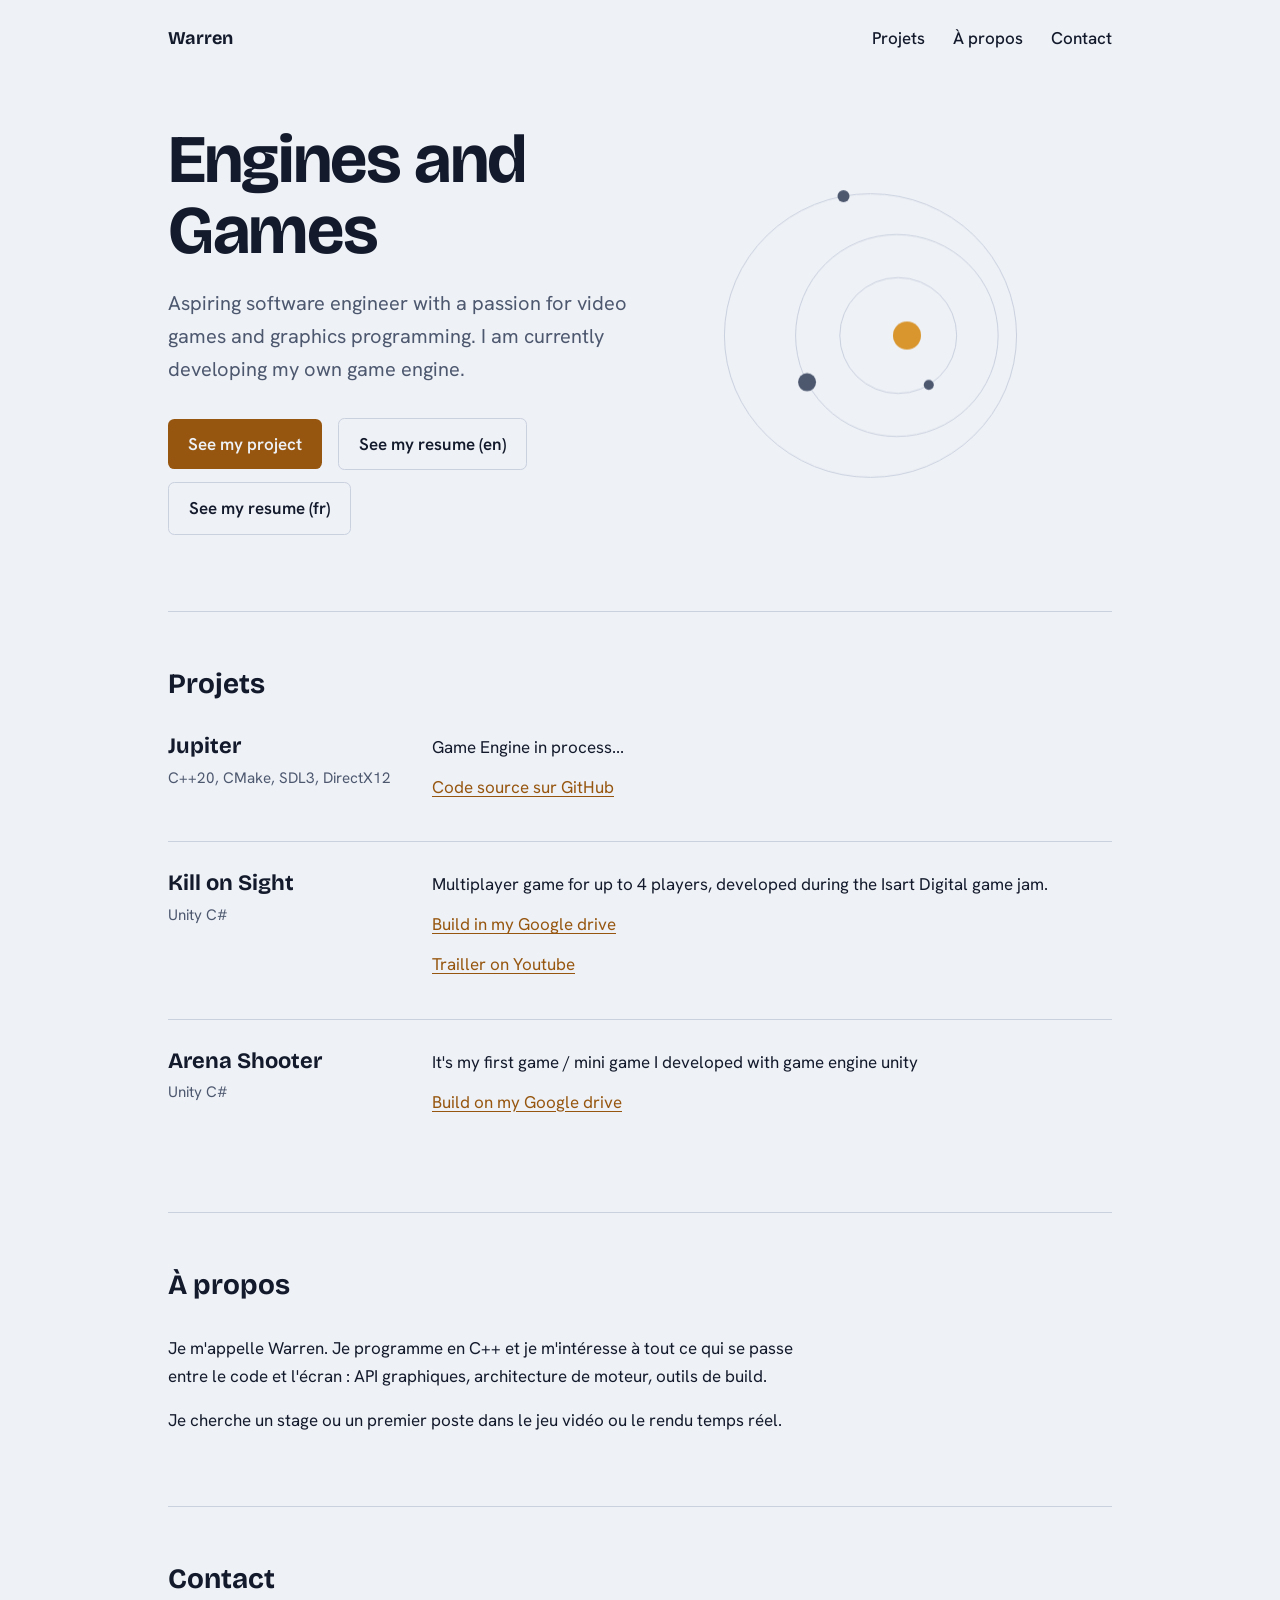
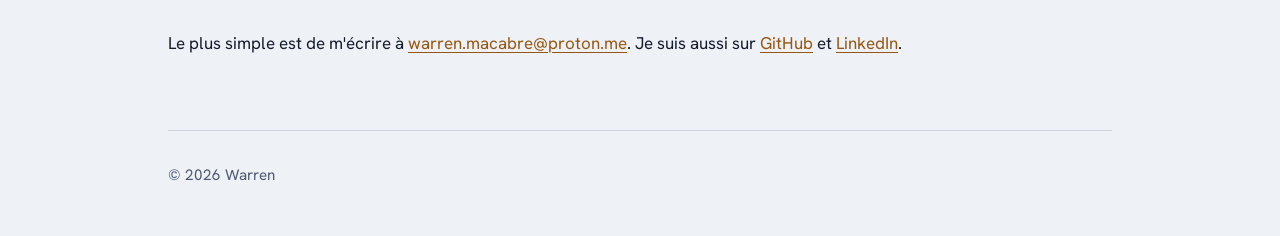
==== index.html @ 3dbf769a "[Init] Commit" ====
<!DOCTYPE html>
<html lang="fr">
<head>
<meta charset="utf-8">
<meta name="viewport" content="width=device-width, initial-scale=1">
<title>Warren – Programmeur moteur de jeu et rendu temps réel</title>
<meta name="description" content="Portfolio de Warren : moteur de jeu en C++20, rendu DirectX 12, bibliothèques maths.">
<link rel="preconnect" href="https://fonts.googleapis.com">
<link rel="preconnect" href="https://fonts.gstatic.com" crossorigin>
<link href="https://fonts.googleapis.com/css2?family=Bricolage+Grotesque:opsz,wght@12..96,500;12..96,700&family=Hanken+Grotesk:wght@400;500;600&display=swap" rel="stylesheet">
<style>
:root{
  --bg:#eef1f6; --ink:#131a2b; --muted:#4d586f; --line:#c9d0de; --accent:#96560f; --sun:#d9962f;
  --display:"Bricolage Grotesque","Segoe UI",system-ui,sans-serif;
  --body:"Hanken Grotesk","Segoe UI",system-ui,sans-serif;
}
@media (prefers-color-scheme:dark){
  :root{--bg:#0f1626; --ink:#e8ebf2; --muted:#9aa5bd; --line:#26314a; --accent:#e6a84f; --sun:#e6a84f;}
}
*{box-sizing:border-box}
html{scroll-behavior:smooth}
body{margin:0;background:var(--bg);color:var(--ink);font:400 1.0625rem/1.65 var(--body)}
a{color:var(--accent);text-underline-offset:.2em}
a:focus-visible{outline:2px solid var(--accent);outline-offset:3px;border-radius:2px}
.wrap{max-width:62rem;margin:0 auto;padding:0 1.5rem}
header.top{display:flex;justify-content:space-between;align-items:center;padding:1.5rem 0}
header.top strong{font:700 1.125rem var(--display)}
nav a{margin-left:1.5rem;color:var(--ink);text-decoration:none;font-weight:500}
nav a:hover{color:var(--accent)}

.hero{display:grid;grid-template-columns:1.1fr .9fr;gap:2rem;align-items:center;padding:3rem 0 4rem}
h1{font:700 clamp(2.5rem,6vw,4.25rem)/1.05 var(--display);letter-spacing:-.02em;margin:0 0 1.25rem}
.lead{font-size:1.25rem;color:var(--muted);max-width:32rem;margin:0 0 2rem}
.btns a{display:inline-block;padding:.7rem 1.25rem;border-radius:.4rem;font-weight:600;text-decoration:none;margin:0 .75rem .75rem 0}
.btn-main{background:var(--accent);color:var(--bg)}
.btn-alt{border:1.5px solid var(--line);color:var(--ink)}
.btn-alt:hover{border-color:var(--accent)}
canvas{width:100%;aspect-ratio:1;display:block}

section{padding:3.5rem 0;border-top:1px solid var(--line)}
h2{font:700 1.75rem/1.2 var(--display);margin:0 0 2rem}
.project{display:grid;grid-template-columns:14rem 1fr;gap:1rem 2.5rem;padding:1.75rem 0;border-top:1px solid var(--line)}
.project:first-of-type{border-top:0;padding-top:0}
.project h3{font:700 1.375rem var(--display);margin:0}
.project .stack{color:var(--muted);font-size:.95rem;margin:.4rem 0 0}
.project p{margin:0 0 .75rem;max-width:40rem}
.about p{max-width:40rem;margin:0 0 1rem}
footer{padding:2rem 0 3rem;color:var(--muted);font-size:.95rem;border-top:1px solid var(--line)}

@media (max-width:760px){
  .hero{grid-template-columns:1fr}
  canvas{max-width:22rem;margin:0 auto}
  .project{grid-template-columns:1fr}
  nav a:first-child{margin-left:0}
}
</style>
</head>
<body>
<div class="wrap">
  <header class="top">
    <strong>Warren</strong>
    <nav aria-label="Navigation principale">
      <a href="#projets">Projets</a>
      <a href="#apropos">À propos</a>
      <a href="#contact">Contact</a>
    </nav>
  </header>

  <main>
    <div class="hero">
      <div>
        <h1>Engines and Games</h1>
        <p class="lead">Aspiring software engineer with a passion for video games and graphics programming. I am currently developing my own game engine.</p>
        <div class="btns">
          <a class="btn-main" href="#projets">See my project</a>
          <a class="btn-alt" href="cv/Macabre_GP3_CV2026_Anglais.pdf" target="_blank">See my resume (en)</a>
          <a class="btn-alt" href="#">See my resume (fr)</a>
        </div>
      </div>
      <canvas id="sky" role="img" aria-label="Animation de trois planètes en orbite autour d'un soleil"></canvas>
    </div>

    <section id="projets">
      <h2>Projets</h2>

      <article class="project">
        <div>
          <h3>Jupiter</h3>
          <p class="stack">C++20, CMake, SDL3, DirectX12</p>
        </div>
        <div>
          <p>Game Engine in process...</p>
          <p><a href="https://github.com/Playm0r3/Jupiter" target="_blank">Code source sur GitHub</a></p>
        </div>
      </article>

      <article class="project">
        <div>
          <h3>Kill on Sight</h3>
          <p class="stack">Unity C#</p>
        </div>
        <div>
          <p>Multiplayer game for up to 4 players, developed during the Isart Digital game jam. </p>
          <p><a href="https://drive.google.com/drive/folders/180yadXczhEwx3LHX4qFETirEkvmAB6Fo?usp=sharing">Build in my Google drive</a></p>
          <p><a href="https://youtu.be/s_zyhgkpU8M?si=geEPRQkjmHolrkCE" target="_blank">Trailler on Youtube</a><p>
        </div>
      </article>

      <article class="project">
        <div>
          <h3>Arena Shooter</h3>
          <p class="stack">Unity C#</p>
        </div>
        <div>
          <p>It's my first game / mini game I developed with game engine unity</p>
          <p><a href="https://drive.google.com/drive/folders/180yadXczhEwx3LHX4qFETirEkvmAB6Fo?usp=sharing" target="_blank">Build on my Google drive</a></p>
        </div>
      </article>
    </section>

    <section id="apropos" class="about">
      <h2>À propos</h2>
      <p>Je m'appelle Warren. Je programme en C++ et je m'intéresse à tout ce qui se passe entre le code et l'écran : API graphiques, architecture de moteur, outils de build.</p>
      <p>Je cherche un stage ou un premier poste dans le jeu vidéo ou le rendu temps réel.</p>
    </section>

    <section id="contact">
      <h2>Contact</h2>
      <p>Le plus simple est de m'écrire à <a href="mailto:ton@email.com">warren.macabre@proton.me</a>. Je suis aussi sur <a href="https://github.com/Playm0r3" target="_blank">GitHub</a> et <a href="https://www.google.com/url?sa=t&rct=j&q=&esrc=s&source=web&cd=&cad=rja&uact=8&ved=2ahUKEwjev7W-66CXAxUPNvsDHQX3JQ8QFnoECCcQAQ&url=https%3A%2F%2Ffr.linkedin.com%2Fin%2Fwarren-macabre-a0b4943a6&usg=AOvVaw19TlB0_dnXqwSnnbXAbqO5&opi=89978449" target="_blank">LinkedIn</a>.</p>
    </section>
  </main>

  <footer>© <span id="year">2026</span> Warren</footer>
</div>

<script>
document.getElementById('year').textContent = new Date().getFullYear();

(function () {
  const c = document.getElementById('sky'), g = c.getContext('2d');
  const still = matchMedia('(prefers-reduced-motion: reduce)').matches;
  const bodies = [
    { a: .30, e: .15, s: 1.0, r: 5,  p: 0 },
    { a: .52, e: .10, s: .55, r: 9,  p: 2.1 },
    { a: .75, e: .25, s: .32, r: 6,  p: 4.2 }
  ];
  let size = 0, dpr = 1;

  function resize() {
    dpr = window.devicePixelRatio || 1;
    size = c.clientWidth;
    c.width = c.height = Math.round(size * dpr);
  }

  function draw(t) {
    const css = getComputedStyle(document.documentElement);
    const ink = css.getPropertyValue('--muted').trim();
    const line = css.getPropertyValue('--line').trim();
    const sun = css.getPropertyValue('--sun').trim();
    const cx = size / 2, cy = size / 2, R = size / 2 * .95;
    g.setTransform(dpr, 0, 0, dpr, 0, 0);
    g.clearRect(0, 0, size, size);
    g.lineWidth = 1;

    for (const b of bodies) {
      const a = b.a * R, bb = a * Math.sqrt(1 - b.e * b.e), f = a * b.e;
      g.strokeStyle = line;
      g.beginPath();
      g.ellipse(cx - f, cy, a, bb, 0, 0, Math.PI * 2);
      g.stroke();
      const ang = t * b.s + b.p;
      g.fillStyle = ink;
      g.beginPath();
      g.arc(cx - f + a * Math.cos(ang), cy + bb * Math.sin(ang), b.r, 0, Math.PI * 2);
      g.fill();
    }
    g.fillStyle = sun;
    g.beginPath();
    g.arc(cx, cy, 14, 0, Math.PI * 2);
    g.fill();
  }

  function loop(ms) { draw(ms / 1000 * .6); requestAnimationFrame(loop); }

  resize();
  addEventListener('resize', () => { resize(); if (still) draw(1); });
  if (still) draw(1); else requestAnimationFrame(loop);
})();
</script>
</body>
</html>
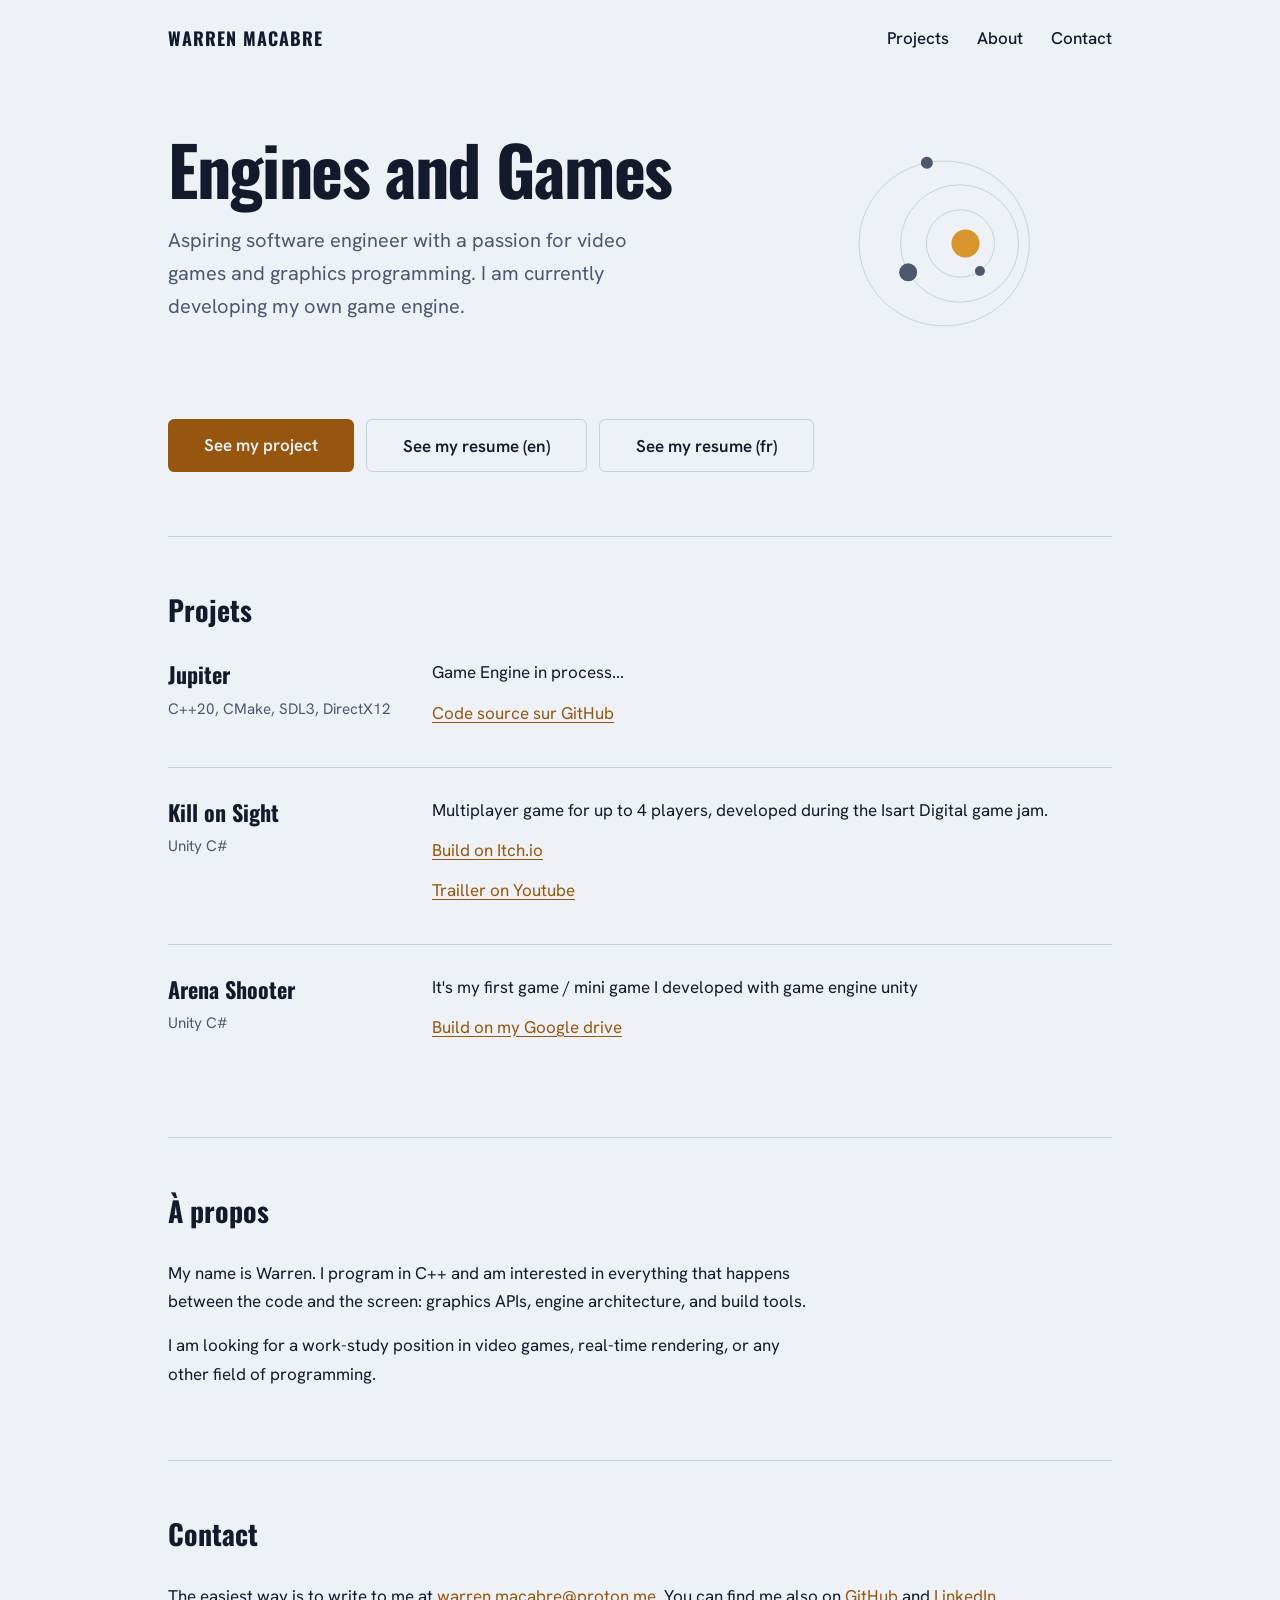
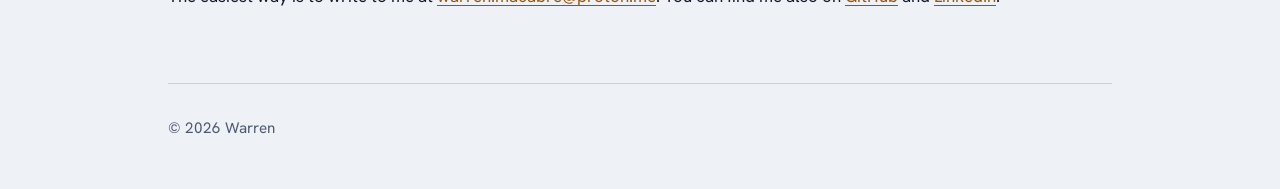
==== commit d21912c4: "[Init]" ====
--- a/index.html
+++ b/index.html
@@ -3,86 +3,42 @@
 <head>
 <meta charset="utf-8">
 <meta name="viewport" content="width=device-width, initial-scale=1">
-<title>Warren – Programmeur moteur de jeu et rendu temps réel</title>
+<title>Warren – Game Engine and Real-Time Rendering Programmer</title>
 <meta name="description" content="Portfolio de Warren : moteur de jeu en C++20, rendu DirectX 12, bibliothèques maths.">
 <link rel="preconnect" href="https://fonts.googleapis.com">
 <link rel="preconnect" href="https://fonts.gstatic.com" crossorigin>
 <link href="https://fonts.googleapis.com/css2?family=Bricolage+Grotesque:opsz,wght@12..96,500;12..96,700&family=Hanken+Grotesk:wght@400;500;600&display=swap" rel="stylesheet">
-<style>
-:root{
-  --bg:#eef1f6; --ink:#131a2b; --muted:#4d586f; --line:#c9d0de; --accent:#96560f; --sun:#d9962f;
-  --display:"Bricolage Grotesque","Segoe UI",system-ui,sans-serif;
-  --body:"Hanken Grotesk","Segoe UI",system-ui,sans-serif;
-}
-@media (prefers-color-scheme:dark){
-  :root{--bg:#0f1626; --ink:#e8ebf2; --muted:#9aa5bd; --line:#26314a; --accent:#e6a84f; --sun:#e6a84f;}
-}
-*{box-sizing:border-box}
-html{scroll-behavior:smooth}
-body{margin:0;background:var(--bg);color:var(--ink);font:400 1.0625rem/1.65 var(--body)}
-a{color:var(--accent);text-underline-offset:.2em}
-a:focus-visible{outline:2px solid var(--accent);outline-offset:3px;border-radius:2px}
-.wrap{max-width:62rem;margin:0 auto;padding:0 1.5rem}
-header.top{display:flex;justify-content:space-between;align-items:center;padding:1.5rem 0}
-header.top strong{font:700 1.125rem var(--display)}
-nav a{margin-left:1.5rem;color:var(--ink);text-decoration:none;font-weight:500}
-nav a:hover{color:var(--accent)}
-
-.hero{display:grid;grid-template-columns:1.1fr .9fr;gap:2rem;align-items:center;padding:3rem 0 4rem}
-h1{font:700 clamp(2.5rem,6vw,4.25rem)/1.05 var(--display);letter-spacing:-.02em;margin:0 0 1.25rem}
-.lead{font-size:1.25rem;color:var(--muted);max-width:32rem;margin:0 0 2rem}
-.btns a{display:inline-block;padding:.7rem 1.25rem;border-radius:.4rem;font-weight:600;text-decoration:none;margin:0 .75rem .75rem 0}
-.btn-main{background:var(--accent);color:var(--bg)}
-.btn-alt{border:1.5px solid var(--line);color:var(--ink)}
-.btn-alt:hover{border-color:var(--accent)}
-canvas{width:100%;aspect-ratio:1;display:block}
-
-section{padding:3.5rem 0;border-top:1px solid var(--line)}
-h2{font:700 1.75rem/1.2 var(--display);margin:0 0 2rem}
-.project{display:grid;grid-template-columns:14rem 1fr;gap:1rem 2.5rem;padding:1.75rem 0;border-top:1px solid var(--line)}
-.project:first-of-type{border-top:0;padding-top:0}
-.project h3{font:700 1.375rem var(--display);margin:0}
-.project .stack{color:var(--muted);font-size:.95rem;margin:.4rem 0 0}
-.project p{margin:0 0 .75rem;max-width:40rem}
-.about p{max-width:40rem;margin:0 0 1rem}
-footer{padding:2rem 0 3rem;color:var(--muted);font-size:.95rem;border-top:1px solid var(--line)}
-
-@media (max-width:760px){
-  .hero{grid-template-columns:1fr}
-  canvas{max-width:22rem;margin:0 auto}
-  .project{grid-template-columns:1fr}
-  nav a:first-child{margin-left:0}
-}
-</style>
+<link href="https://fonts.googleapis.com/css2?family=Oswald:wght@400;700&display=swap" rel="stylesheet">
+<link rel="stylesheet" href="style.css">
 </head>
 <body>
 <div class="wrap">
   <header class="top">
-    <strong>Warren</strong>
+    <strong>Warren Macabre</strong>
     <nav aria-label="Navigation principale">
-      <a href="#projets">Projets</a>
-      <a href="#apropos">À propos</a>
+      <a href="#projets">Projects</a>
+      <a href="#apropos">About</a>
       <a href="#contact">Contact</a>
     </nav>
   </header>
-
+ 
   <main>
     <div class="hero">
       <div>
         <h1>Engines and Games</h1>
         <p class="lead">Aspiring software engineer with a passion for video games and graphics programming. I am currently developing my own game engine.</p>
+      </div>
+      <canvas id="sky" role="img" aria-label="Animation de trois planètes en orbite autour d'un soleil"></canvas>
         <div class="btns">
           <a class="btn-main" href="#projets">See my project</a>
           <a class="btn-alt" href="cv/Macabre_GP3_CV2026_Anglais.pdf" target="_blank">See my resume (en)</a>
           <a class="btn-alt" href="#">See my resume (fr)</a>
         </div>
-      </div>
-      <canvas id="sky" role="img" aria-label="Animation de trois planètes en orbite autour d'un soleil"></canvas>
     </div>
-
+ 
     <section id="projets">
       <h2>Projets</h2>
-
+ 
       <article class="project">
         <div>
           <h3>Jupiter</h3>
@@ -93,7 +49,7 @@
           <p><a href="https://github.com/Playm0r3/Jupiter" target="_blank">Code source sur GitHub</a></p>
         </div>
       </article>
-
+ 
       <article class="project">
         <div>
           <h3>Kill on Sight</h3>
@@ -101,11 +57,11 @@
         </div>
         <div>
           <p>Multiplayer game for up to 4 players, developed during the Isart Digital game jam. </p>
-          <p><a href="https://drive.google.com/drive/folders/180yadXczhEwx3LHX4qFETirEkvmAB6Fo?usp=sharing">Build in my Google drive</a></p>
+          <p><a href="https://daniexcla.itch.io/kill-on-sight" target="_blank">Build on Itch.io</a></p>
           <p><a href="https://youtu.be/s_zyhgkpU8M?si=geEPRQkjmHolrkCE" target="_blank">Trailler on Youtube</a><p>
         </div>
       </article>
-
+ 
       <article class="project">
         <div>
           <h3>Arena Shooter</h3>
@@ -113,79 +69,26 @@
         </div>
         <div>
           <p>It's my first game / mini game I developed with game engine unity</p>
-          <p><a href="https://drive.google.com/drive/folders/180yadXczhEwx3LHX4qFETirEkvmAB6Fo?usp=sharing" target="_blank">Build on my Google drive</a></p>
+          <p><a href="https://drive.google.com/drive/u/1/folders/1Ul79hBlTBnSs-VzIw-IgVUx2QUv0Yc1X" target="_blank">Build on my Google drive</a></p>
         </div>
       </article>
     </section>
-
+ 
     <section id="apropos" class="about">
       <h2>À propos</h2>
-      <p>Je m'appelle Warren. Je programme en C++ et je m'intéresse à tout ce qui se passe entre le code et l'écran : API graphiques, architecture de moteur, outils de build.</p>
-      <p>Je cherche un stage ou un premier poste dans le jeu vidéo ou le rendu temps réel.</p>
+      <p>My name is Warren. I program in C++ and am interested in everything that happens between the code and the screen: graphics APIs, engine architecture, and build tools.</p>
+      <p>I am looking for a work-study position in video games, real-time rendering, or any other field of programming.</p>
     </section>
-
+ 
     <section id="contact">
       <h2>Contact</h2>
-      <p>Le plus simple est de m'écrire à <a href="mailto:ton@email.com">warren.macabre@proton.me</a>. Je suis aussi sur <a href="https://github.com/Playm0r3" target="_blank">GitHub</a> et <a href="https://www.google.com/url?sa=t&rct=j&q=&esrc=s&source=web&cd=&cad=rja&uact=8&ved=2ahUKEwjev7W-66CXAxUPNvsDHQX3JQ8QFnoECCcQAQ&url=https%3A%2F%2Ffr.linkedin.com%2Fin%2Fwarren-macabre-a0b4943a6&usg=AOvVaw19TlB0_dnXqwSnnbXAbqO5&opi=89978449" target="_blank">LinkedIn</a>.</p>
+      <p>The easiest way is to write to me at <a href="mailto:ton@email.com">warren.macabre@proton.me</a>. You can find me also on <a href="https://github.com/Playm0r3" target="_blank">GitHub</a> and <a href="https://www.google.com/url?sa=t&rct=j&q=&esrc=s&source=web&cd=&cad=rja&uact=8&ved=2ahUKEwjev7W-66CXAxUPNvsDHQX3JQ8QFnoECCcQAQ&url=https%3A%2F%2Ffr.linkedin.com%2Fin%2Fwarren-macabre-a0b4943a6&usg=AOvVaw19TlB0_dnXqwSnnbXAbqO5&opi=89978449" target="_blank">LinkedIn</a>.</p>
     </section>
   </main>
-
+ 
   <footer>© <span id="year">2026</span> Warren</footer>
 </div>
-
-<script>
-document.getElementById('year').textContent = new Date().getFullYear();
-
-(function () {
-  const c = document.getElementById('sky'), g = c.getContext('2d');
-  const still = matchMedia('(prefers-reduced-motion: reduce)').matches;
-  const bodies = [
-    { a: .30, e: .15, s: 1.0, r: 5,  p: 0 },
-    { a: .52, e: .10, s: .55, r: 9,  p: 2.1 },
-    { a: .75, e: .25, s: .32, r: 6,  p: 4.2 }
-  ];
-  let size = 0, dpr = 1;
-
-  function resize() {
-    dpr = window.devicePixelRatio || 1;
-    size = c.clientWidth;
-    c.width = c.height = Math.round(size * dpr);
-  }
-
-  function draw(t) {
-    const css = getComputedStyle(document.documentElement);
-    const ink = css.getPropertyValue('--muted').trim();
-    const line = css.getPropertyValue('--line').trim();
-    const sun = css.getPropertyValue('--sun').trim();
-    const cx = size / 2, cy = size / 2, R = size / 2 * .95;
-    g.setTransform(dpr, 0, 0, dpr, 0, 0);
-    g.clearRect(0, 0, size, size);
-    g.lineWidth = 1;
-
-    for (const b of bodies) {
-      const a = b.a * R, bb = a * Math.sqrt(1 - b.e * b.e), f = a * b.e;
-      g.strokeStyle = line;
-      g.beginPath();
-      g.ellipse(cx - f, cy, a, bb, 0, 0, Math.PI * 2);
-      g.stroke();
-      const ang = t * b.s + b.p;
-      g.fillStyle = ink;
-      g.beginPath();
-      g.arc(cx - f + a * Math.cos(ang), cy + bb * Math.sin(ang), b.r, 0, Math.PI * 2);
-      g.fill();
-    }
-    g.fillStyle = sun;
-    g.beginPath();
-    g.arc(cx, cy, 14, 0, Math.PI * 2);
-    g.fill();
-  }
-
-  function loop(ms) { draw(ms / 1000 * .6); requestAnimationFrame(loop); }
-
-  resize();
-  addEventListener('resize', () => { resize(); if (still) draw(1); });
-  if (still) draw(1); else requestAnimationFrame(loop);
-})();
-</script>
+ 
+<script src="script.js"></script>
 </body>
-</html>
+</html>
--- a/style.css
+++ b/style.css
@@ -0,0 +1,173 @@
+:root{
+     --bg:#eef1f6;
+     --ink:#131a2b;
+     --muted:#4d586f;
+     --line:#c9d0de;
+     --accent:#96560f;
+     --sun:#d9962f;
+     --display:"Oswald", Arial, system-ui, sans-serif;
+     --body:"Hanken Grotesk","Segoe UI",system-ui,sans-serif;
+}
+ @media (prefers-color-scheme:dark){
+     :root{
+        --bg:#0f1626;
+         --ink:#e8ebf2;
+         --muted:#9aa5bd;
+         --line:#26314a;
+         --accent:#e6a84f;
+         --sun:#e6a84f;
+    }
+}
+ *{
+    box-sizing:border-box
+}
+ html{
+    scroll-behavior:smooth
+}
+ body{
+    margin:0;
+    background:var(--bg);
+    color:var(--ink);
+    font:400 1.0625rem/1.65 var(--body)
+}
+ a{
+    color:var(--accent);
+    text-underline-offset:.2em
+}
+ a:focus-visible{
+    outline:2px solid var(--accent);
+    outline-offset:3px;
+    border-radius:2px
+}
+ .wrap{
+    max-width:62rem;
+    margin:0 auto;
+    padding:0 1.5rem
+}
+ header.top{
+    display:flex;
+    justify-content:space-between;
+    align-items:center;
+    padding:1.5rem 0
+}
+ header.top strong{
+    font:700 1.125rem var(--display);
+    text-transform: uppercase;
+    letter-spacing: 1px;
+}
+ nav a{
+    margin-left:1.5rem;
+    color:var(--ink);
+    text-decoration:none;
+    font-weight:500
+}
+ nav a:hover{
+    color:var(--accent)
+}
+ .hero{
+    display:grid;
+    grid-template-columns:1.1fr .9fr;
+    gap:2rem;
+    align-items:center;
+    padding:3rem 0 4rem
+}
+ h1{
+    font:700 clamp(2.5rem,6vw,4.25rem)/1.05 var(--display);
+    letter-spacing:-.02em;
+    margin:0 0 1.25rem
+}
+ .lead{
+    font-size:1.25rem;
+    color:var(--muted);
+    max-width:32rem;
+    margin:0 0 2rem
+}
+.btns {
+    display: flex;
+    gap: .75rem;          /* Espace entre les boutons */
+    margin-top: 1.5rem;   /* Espace avec le texte du dessus */
+}
+
+.btns a {
+    display: inline-block;
+    padding: .7rem 2.25rem; /* .7rem en haut/bas et 2.25rem à gauche/droite */
+    border-radius: .4rem;
+    font-weight: 600;
+    text-decoration: none;
+    margin: 0;            /* On supprime le margin-top qui cassait la hauteur */
+    white-space: nowrap;  /* Empêche le texte de passer à la ligne dans le bouton */
+}
+
+ .btn-main{
+    background:var(--accent);
+    color:var(--bg)
+}
+ .btn-alt{
+    border:1.5px solid var(--line);
+    color:var(--ink)
+}
+ .btn-alt:hover{
+    border-color:var(--accent)
+}
+ canvas{
+    width:100%;
+    aspect-ratio:1;
+    display:block
+}
+ section{
+    padding:3.5rem 0;
+    border-top:1px solid var(--line)
+}
+ h2{
+    font:700 1.75rem/1.2 var(--display);
+    margin:0 0 2rem
+}
+ .project{
+    display:grid;
+    grid-template-columns:14rem 1fr;
+    gap:1rem 2.5rem;
+    padding:1.75rem 0;
+    border-top:1px solid var(--line)
+}
+ .project:first-of-type{
+    border-top:0;
+    padding-top:0
+}
+ .project h3{
+    font:700 1.375rem var(--display);
+    margin:0
+}
+ .project .stack{
+    color:var(--muted);
+    font-size:.95rem;
+    margin:.4rem 0 0
+}
+ .project p{
+    margin:0 0 .75rem;
+    max-width:40rem
+}
+ .about p{
+    max-width:40rem;
+    margin:0 0 1rem
+}
+ footer{
+    padding:2rem 0 3rem;
+    color:var(--muted);
+    font-size:.95rem;
+    border-top:1px solid var(--line)
+}
+ @media (max-width:760px){
+     .hero{
+        grid-template-columns:1fr
+    }
+     canvas{
+        max-width:22rem;
+        margin:0 auto
+    }
+     .project{
+        grid-template-columns:1fr
+    }
+     nav a:first-child{
+        margin-left:0
+    }
+}
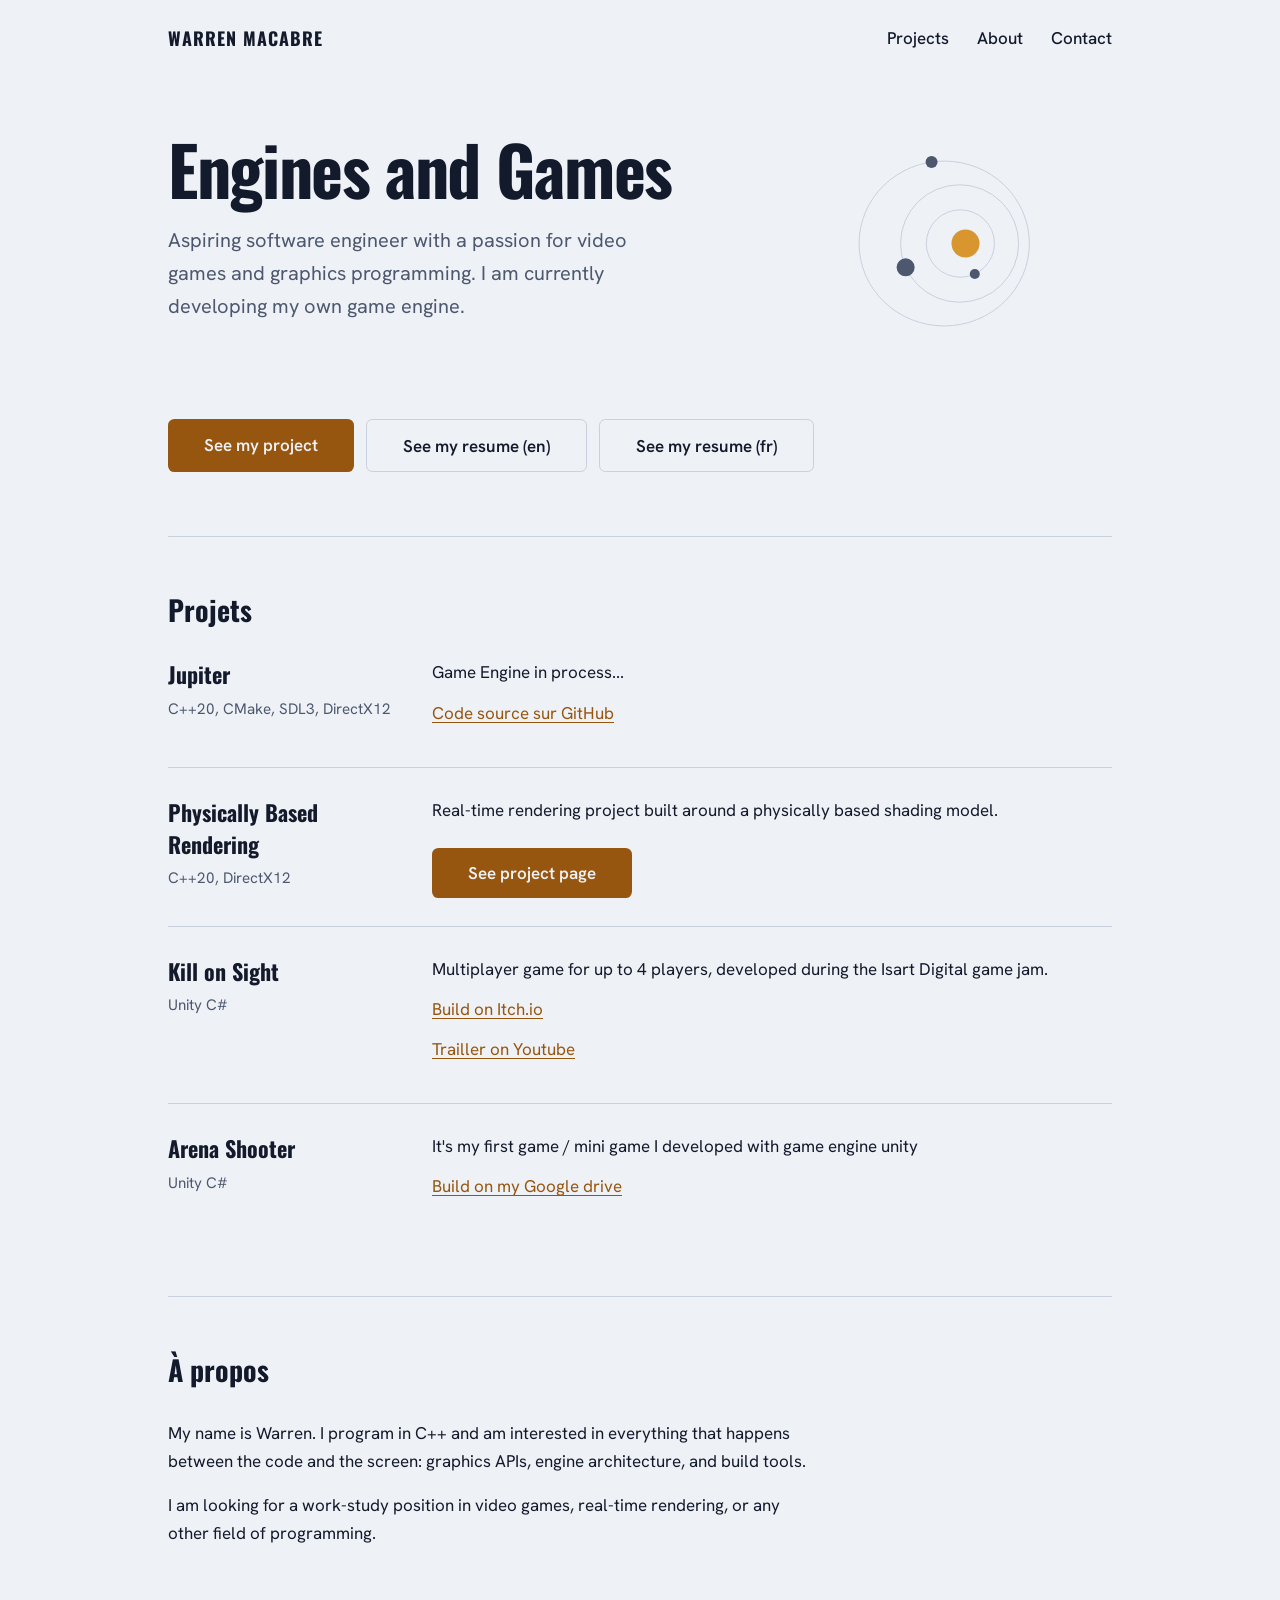
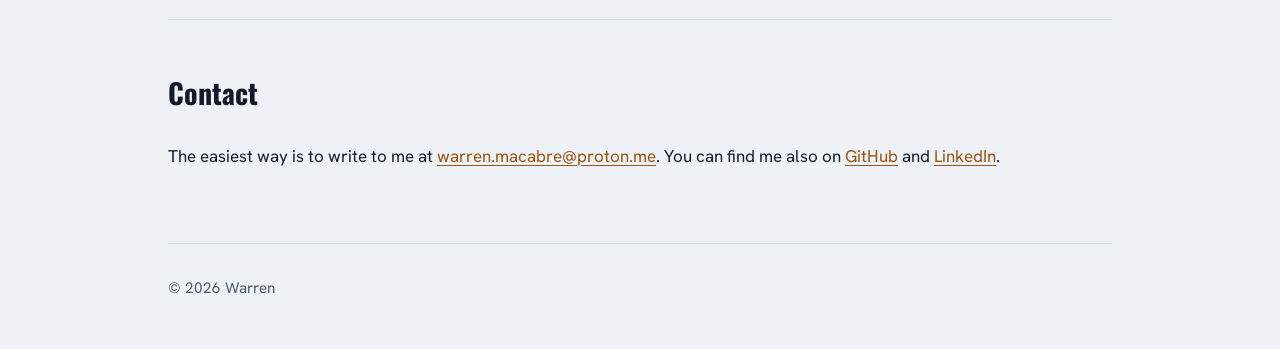
==== commit 4d19da63: "[Add]: Ajout d'une page pour le rendu basé sur la physique" ====
--- a/index.html
+++ b/index.html
@@ -9,6 +9,9 @@
 <link rel="preconnect" href="https://fonts.gstatic.com" crossorigin>
 <link href="https://fonts.googleapis.com/css2?family=Bricolage+Grotesque:opsz,wght@12..96,500;12..96,700&family=Hanken+Grotesk:wght@400;500;600&display=swap" rel="stylesheet">
 <link href="https://fonts.googleapis.com/css2?family=Oswald:wght@400;700&display=swap" rel="stylesheet">
+<link rel="icon" type="image/svg+xml" href="favicon.svg">
+<link rel="icon" type="image/png" sizes="32x32" href="favicon-32.png">
+<link rel="apple-touch-icon" href="apple-touch-icon.png">
 <link rel="stylesheet" href="style.css">
 </head>
 <body>
@@ -47,6 +50,19 @@
         <div>
           <p>Game Engine in process...</p>
           <p><a href="https://github.com/Playm0r3/Jupiter" target="_blank">Code source sur GitHub</a></p>
+        </div>
+      </article>
+ 
+      <article class="project">
+        <div>
+          <h3>Physically Based Rendering</h3>
+          <p class="stack">C++20, DirectX12</p>
+        </div>
+        <div>
+          <p>Real-time rendering project built around a physically based shading model.</p>
+          <div class="btns">
+            <a class="btn-main" href="pbr.html">See project page</a>
+          </div>
         </div>
       </article>
  
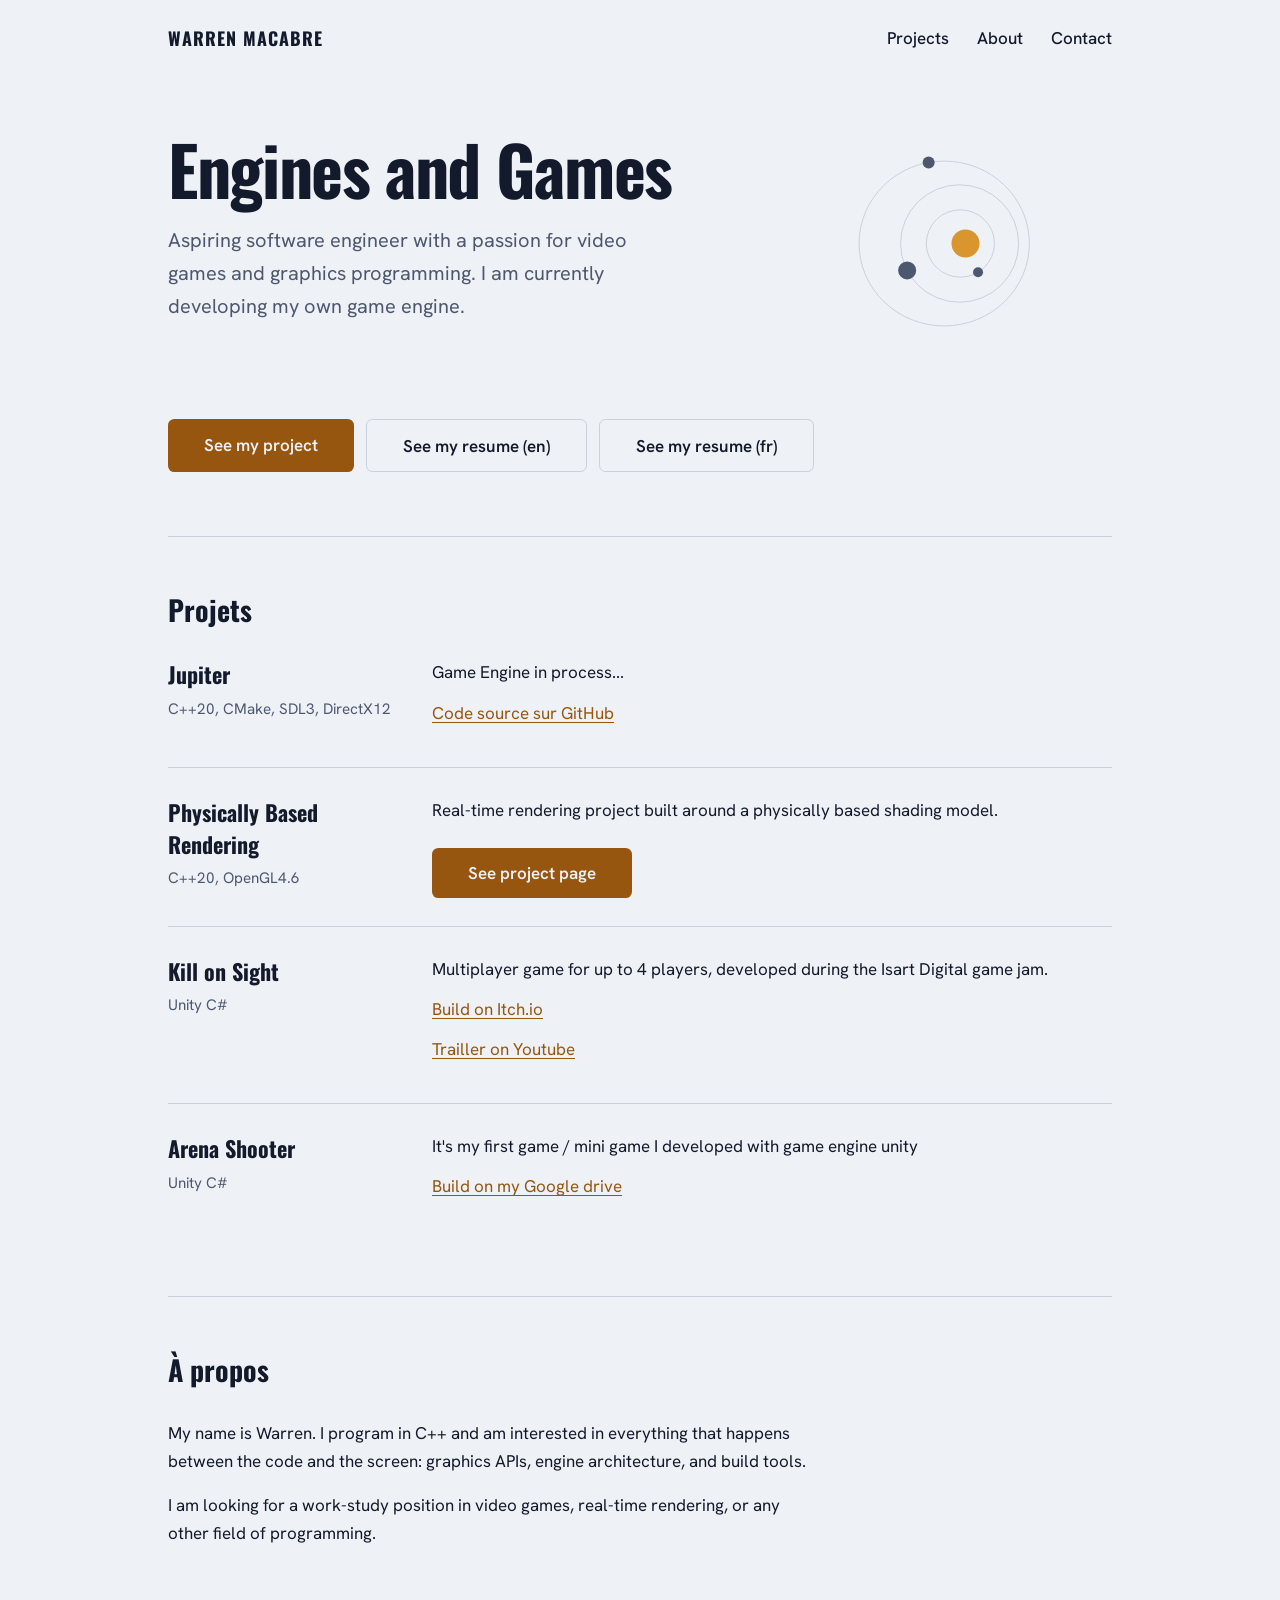
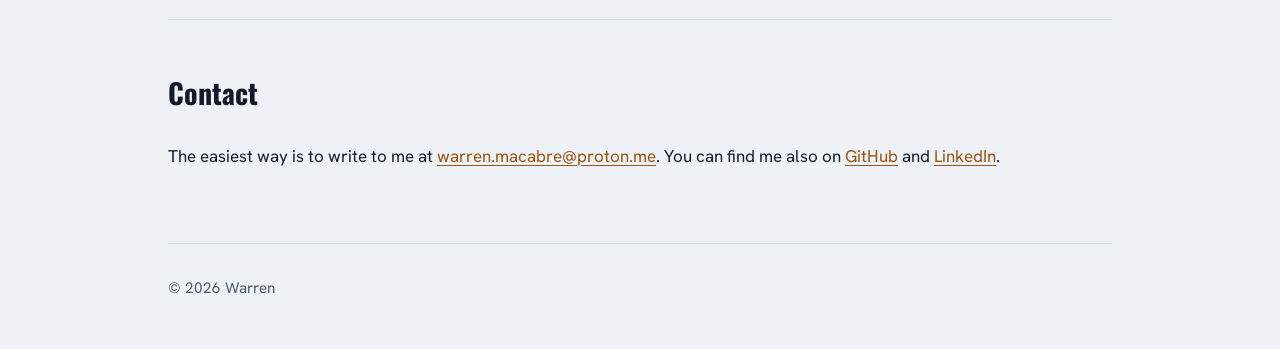
==== commit b9dcf479: "[Fix]: Changement de l'api graphique pur le projet Rendu Basé sur la Physique (PBR : Physics Base Re" ====
--- a/index.html
+++ b/index.html
@@ -56,7 +56,7 @@
       <article class="project">
         <div>
           <h3>Physically Based Rendering</h3>
-          <p class="stack">C++20, DirectX12</p>
+          <p class="stack">C++20, OpenGL4.6</p>
         </div>
         <div>
           <p>Real-time rendering project built around a physically based shading model.</p>
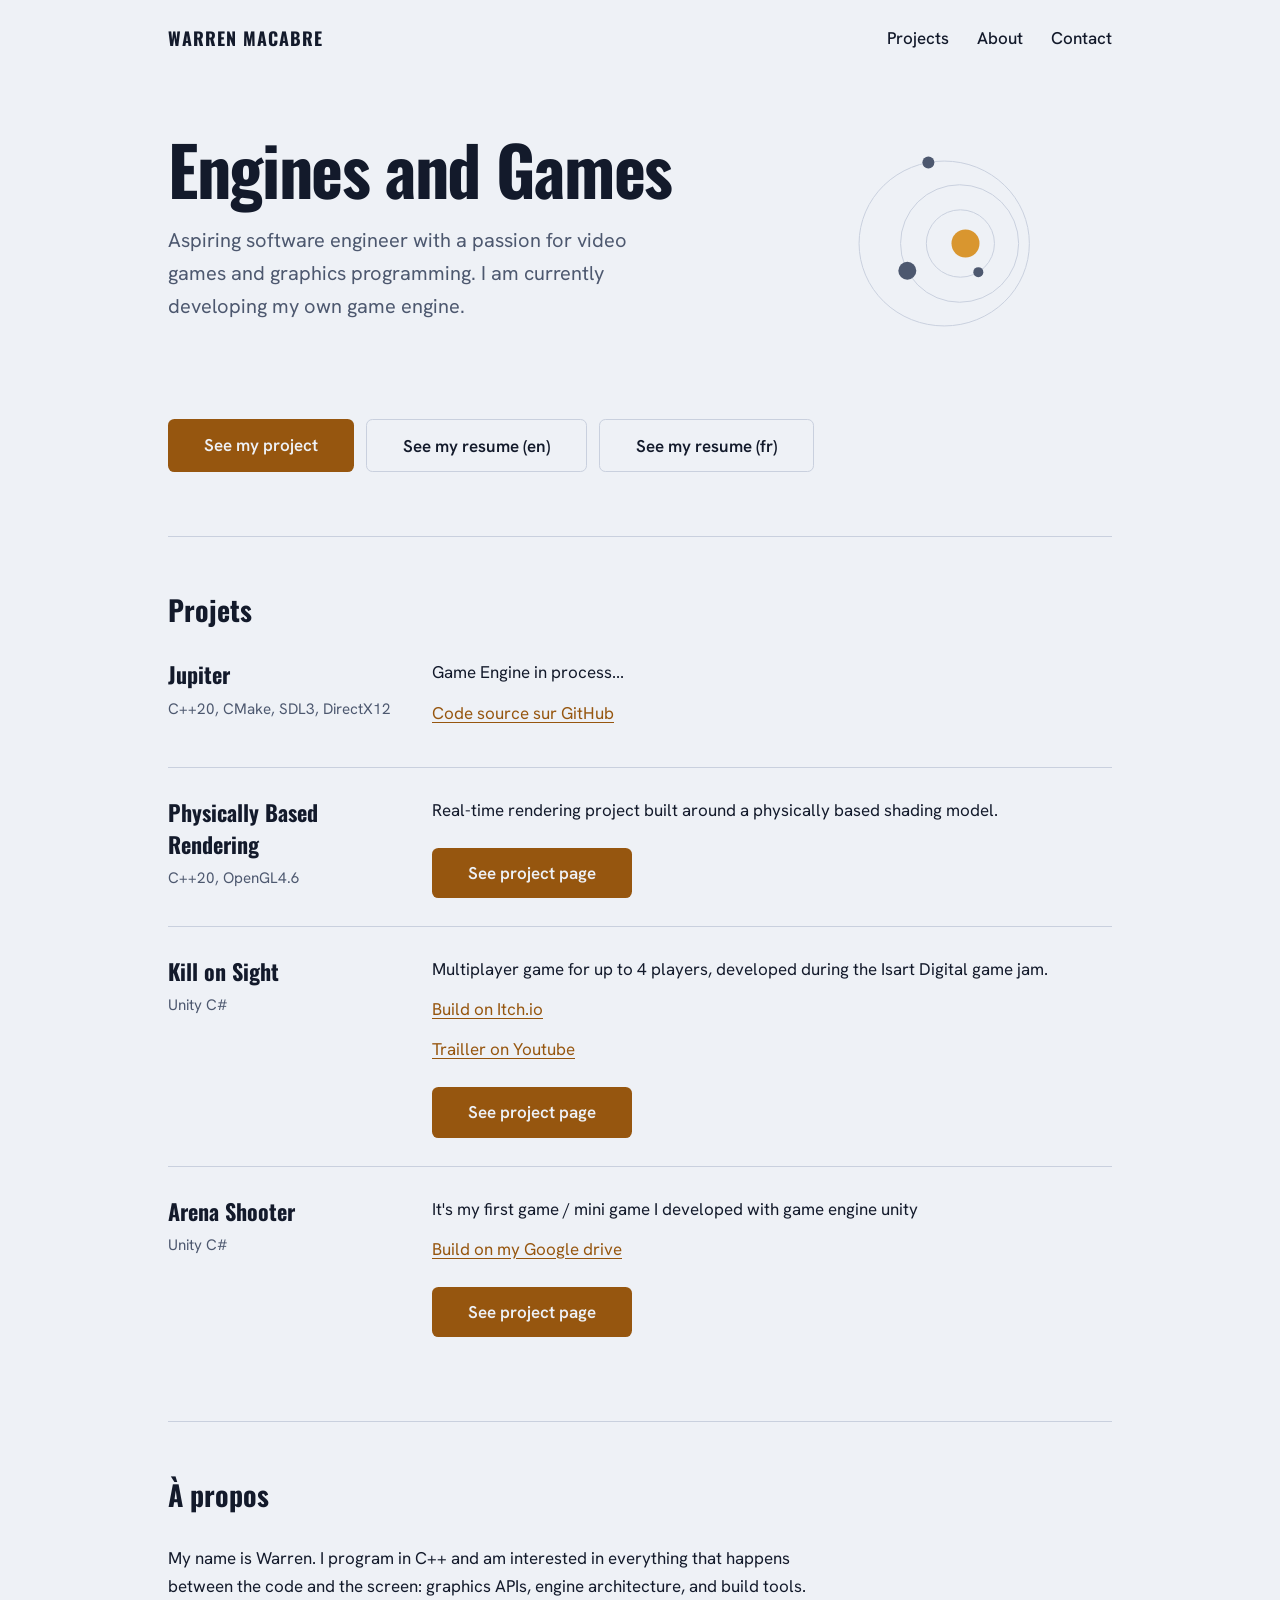
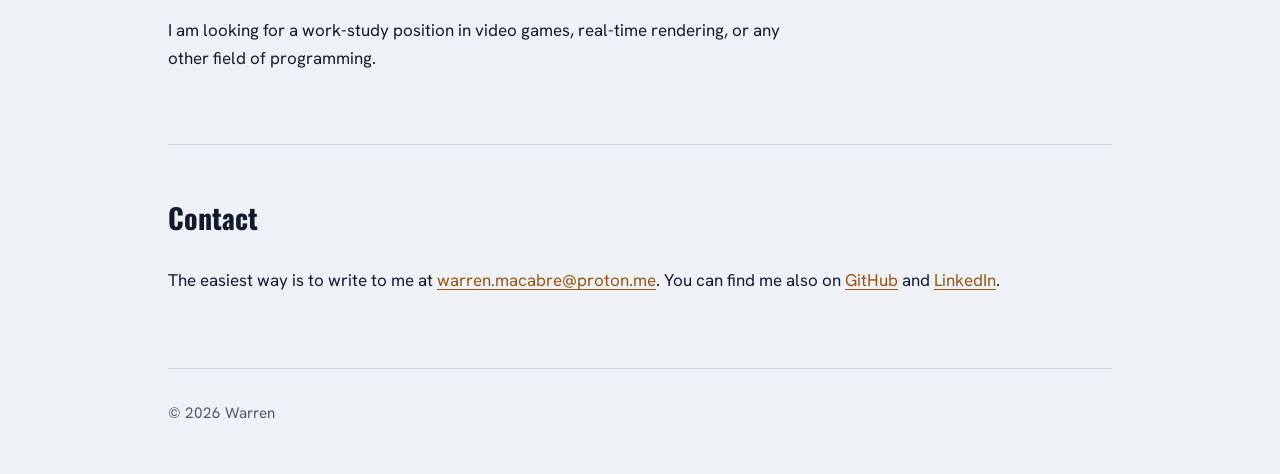
==== commit c8722545: "[Add]: Boutons" ====
--- a/index.html
+++ b/index.html
@@ -75,6 +75,9 @@
           <p>Multiplayer game for up to 4 players, developed during the Isart Digital game jam. </p>
           <p><a href="https://daniexcla.itch.io/kill-on-sight" target="_blank">Build on Itch.io</a></p>
           <p><a href="https://youtu.be/s_zyhgkpU8M?si=geEPRQkjmHolrkCE" target="_blank">Trailler on Youtube</a><p>
+          <div class="btns">
+            <a class="btn-main" href="kos.html">See project page</a>
+          </div>
         </div>
       </article>
  
@@ -86,6 +89,9 @@
         <div>
           <p>It's my first game / mini game I developed with game engine unity</p>
           <p><a href="https://drive.google.com/drive/u/1/folders/1Ul79hBlTBnSs-VzIw-IgVUx2QUv0Yc1X" target="_blank">Build on my Google drive</a></p>
+          <div class="btns">
+            <a class="btn-main" href="arena.html">See project page</a>
+          </div>
         </div>
       </article>
     </section>
